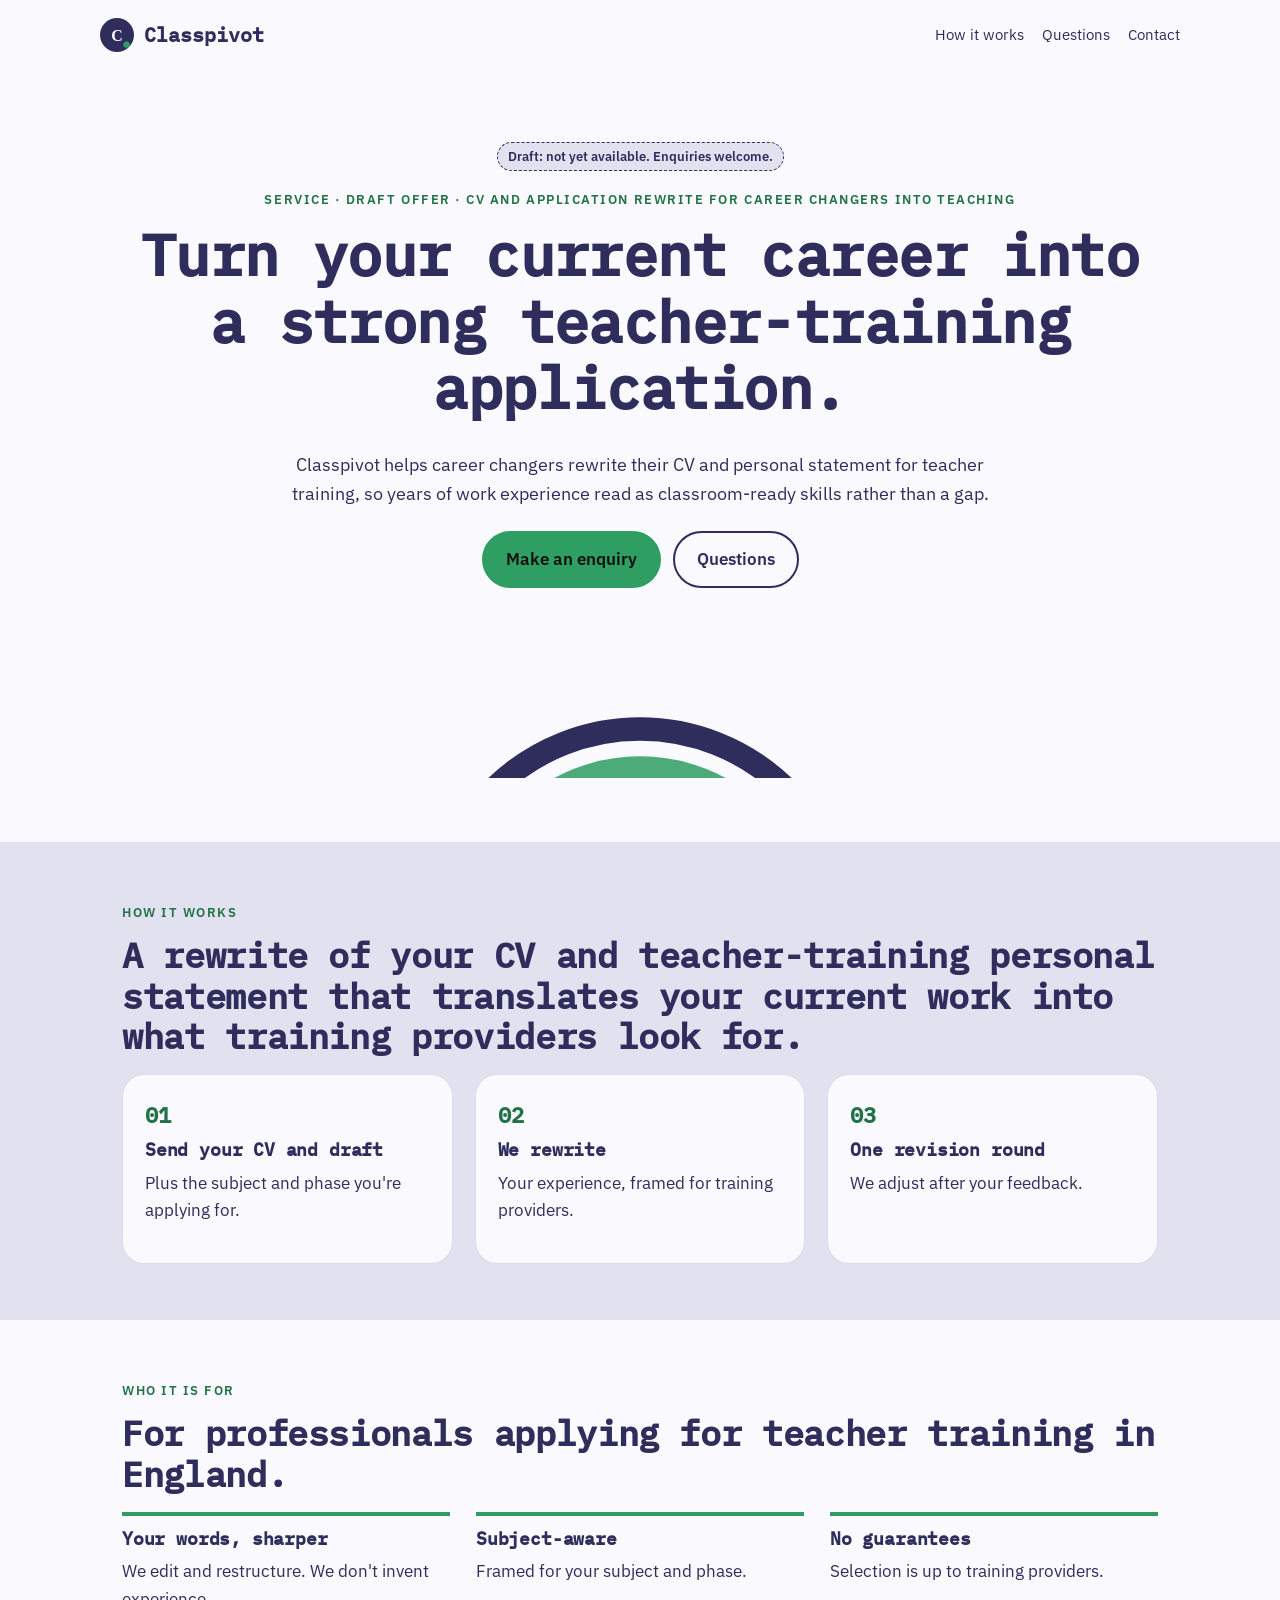
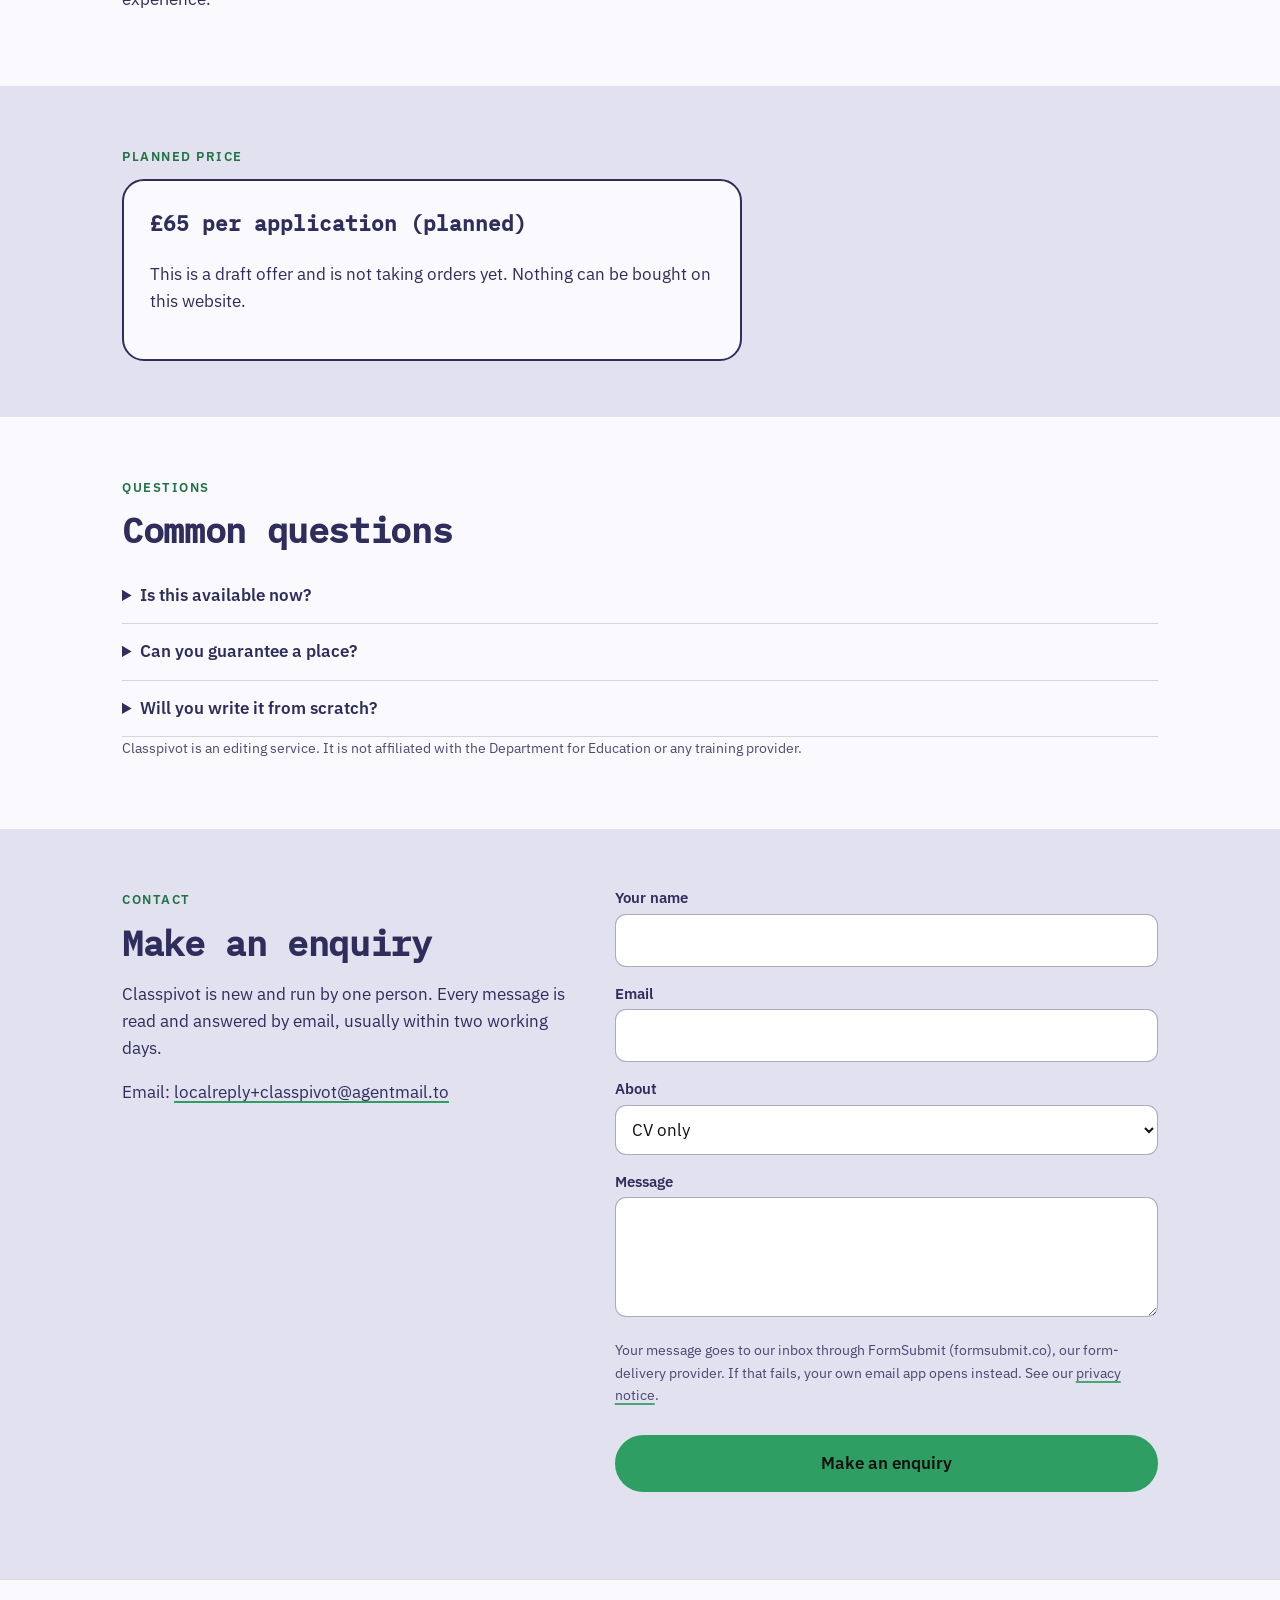
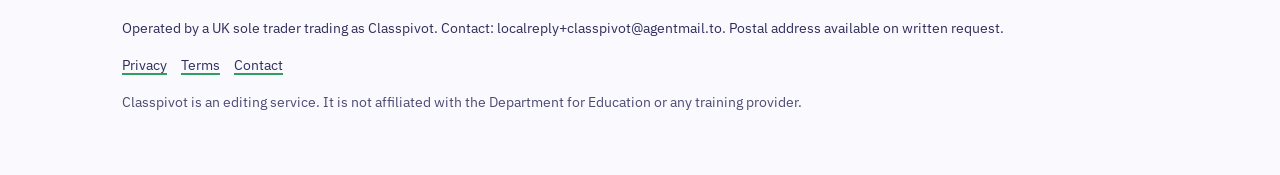
==== index.html @ aeb652d1 "Publish site 2026-10-19 23:45 BST" ====
<!doctype html>
<html lang="en-GB">
<head>
<meta charset="utf-8">
<meta name="viewport" content="width=device-width, initial-scale=1">
<meta http-equiv="Content-Security-Policy" content="default-src 'self'; img-src 'self' data: https://localreplyloop.goatcounter.com; style-src 'self'; script-src 'self'; font-src 'self'; connect-src 'self' https://formsubmit.co; form-action 'self'; base-uri 'self'; object-src 'none'">
<meta name="referrer" content="strict-origin-when-cross-origin">
<title>Classpivot: Turn your current career into a strong teacher-training application</title>
<meta name="description" content="A rewrite of your CV and teacher-training personal statement that translates your current work into what training providers look for.">
<meta name="theme-color" content="#2F2D5C">
<meta property="og:type" content="website"><meta property="og:title" content="Classpivot: Turn your current career into a strong teacher-training application"><meta property="og:description" content="A rewrite of your CV and teacher-training personal statement that translates your current work into what training providers look for.">
<meta property="og:image" content="https://evanturner557-del.github.io/classpivot/assets/og.png"><meta property="og:image:width" content="1200"><meta property="og:image:height" content="630">
<meta property="og:image:alt" content="Classpivot: Turn your current career into a strong teacher-training application."><meta property="og:site_name" content="Classpivot"><meta property="og:locale" content="en_GB">
<meta property="og:url" content="https://evanturner557-del.github.io/classpivot/"><meta name="twitter:card" content="summary_large_image">
<link rel="canonical" href="https://evanturner557-del.github.io/classpivot/">
<link rel="icon" href="assets/favicon.svg" type="image/svg+xml">
<link rel="stylesheet" href="assets/site.css">
<script src="assets/config.js"></script>
<script src="assets/analytics.js" defer></script>
<script src="_shared/kit.js" defer></script>
</head>
<body>
<a class="skip" href="#main">Skip to content</a>
<header><div class="wrap top"><a class="brand" href="./"><svg viewBox="0 0 64 64" aria-hidden="true" width="34" height="34"><circle cx="32" cy="32" r="32" fill="#2F2D5C"/><text x="32" y="43" text-anchor="middle" font-family="Georgia, serif" font-weight="700" font-size="30" fill="#FAF9FD">C</text><circle cx="50" cy="50" r="6" fill="#2E9E62"/></svg>Classpivot</a><nav aria-label="Primary"><a href="#how">How it works</a><a href="#faq">Questions</a><a href="#contact">Contact</a></nav></div></header><section class="hero"><div class="wrap"><span class="draft">Draft: not yet available. Enquiries welcome.</span><br><span class="eyebrow">Service · draft offer · CV and application rewrite for career changers into teaching</span><h1>Turn your current career into a strong teacher-training application.</h1><p class="lede">Classpivot helps career changers rewrite their CV and personal statement for teacher training, so years of work experience read as classroom-ready skills rather than a gap.</p><div class="ctas"><a class="btn" href="#contact" data-cta="hero">Make an enquiry</a><a class="btn ghost" href="#faq" data-cta="hero-secondary">Questions</a></div><div class="art"><svg viewBox="0 0 400 400" role="img" aria-label="Decorative pattern" class="motif" preserveAspectRatio="xMidYMid slice"><path d="M 40 380 A 160 160 0 0 1 360 380" fill="none" stroke="#2F2D5C" stroke-width="18" stroke-opacity="1.00"/><path d="M 70 380 A 130 130 0 0 1 330 380" fill="none" stroke="#2E9E62" stroke-width="18" stroke-opacity="0.85"/><path d="M 100 380 A 100 100 0 0 1 300 380" fill="none" stroke="#2F2D5C" stroke-width="18" stroke-opacity="0.70"/><path d="M 130 380 A 70 70 0 0 1 270 380" fill="none" stroke="#2F2D5C" stroke-width="18" stroke-opacity="0.55"/><path d="M 160 380 A 40 40 0 0 1 240 380" fill="none" stroke="#2F2D5C" stroke-width="18" stroke-opacity="0.40"/></svg></div></div></section>
<main id="main">
<section class="tint" id="how"><div class="wrap"><span class="eyebrow">How it works</span><h2>A rewrite of your CV and teacher-training personal statement that translates your current work into what training providers look for.</h2><div class="steps"><div class="step"><h3>Send your CV and draft</h3><p>Plus the subject and phase you&#x27;re applying for.</p></div><div class="step"><h3>We rewrite</h3><p>Your experience, framed for training providers.</p></div><div class="step"><h3>One revision round</h3><p>We adjust after your feedback.</p></div></div></div></section>
<section><div class="wrap"><span class="eyebrow">Who it is for</span><h2>For professionals applying for teacher training in England.</h2><div class="points"><div class="point"><h3>Your words, sharper</h3><p>We edit and restructure. We don&#x27;t invent experience.</p></div><div class="point"><h3>Subject-aware</h3><p>Framed for your subject and phase.</p></div><div class="point"><h3>No guarantees</h3><p>Selection is up to training providers.</p></div></div></div></section>
<section class="tint" id="price"><div class="wrap"><span class="eyebrow">Planned price</span><div class="pricebox"><p class="price">£65 per application (planned)</p><p>This is a draft offer and is not taking orders yet. Nothing can be bought on this website.</p></div></div></section>
<section id="faq"><div class="wrap"><span class="eyebrow">Questions</span><h2>Common questions</h2><details><summary>Is this available now?</summary><p>It&#x27;s a draft offer. Enquire and we&#x27;ll reply about timing.</p></details><details><summary>Can you guarantee a place?</summary><p>No. We improve the application, not the decision.</p></details><details><summary>Will you write it from scratch?</summary><p>We work from your own draft and experience.</p></details><p class="fine" style="margin-top:18px">Classpivot is an editing service. It is not affiliated with the Department for Education or any training provider.</p></div></section>
<section class="tint" id="contact"><div class="wrap contact-grid"><div><span class="eyebrow">Contact</span><h2>Make an enquiry</h2><p>Classpivot is new and run by one person. Every message is read and answered by email, usually within two working days.</p><p>Email: <a href="mailto:localreply+classpivot@agentmail.to">localreply+classpivot@agentmail.to</a></p></div><form class="form" data-contact data-formsubmit="localreply+classpivot@agentmail.to" data-email="localreply+classpivot@agentmail.to" data-subject="Classpivot enquiry" novalidate>
<div><label for="f-name">Your name</label><input id="f-name" name="name" autocomplete="name" required></div>
<div><label for="f-email">Email</label><input id="f-email" name="email" type="email" autocomplete="email" required></div>
<div><label for="f-plan">About</label><select id="f-plan" name="plan"><option value="CV only">CV only</option><option value="CV and personal statement">CV and personal statement</option><option value="A question">A question</option></select></div>
<div><label for="f-message">Message</label><textarea id="f-message" name="message"></textarea></div>
<p class="hint">Your message goes to our inbox through FormSubmit (formsubmit.co), our form-delivery provider. If that fails, your own email app opens instead. See our <a href="privacy.html">privacy notice</a>.</p>
<button class="btn" type="submit">Make an enquiry</button>
<p class="form-status" role="status" aria-live="polite"></p>
</form></div></section>
</main><footer><div class="wrap"><p>Operated by a UK sole trader trading as Classpivot. Contact: localreply+classpivot@agentmail.to. Postal address available on written request.</p>
<p><a href="privacy.html">Privacy</a><a href="terms.html">Terms</a><a href="./#contact">Contact</a></p>
<p class="fine">Classpivot is an editing service. It is not affiliated with the Department for Education or any training provider.</p></div></footer>
</body></html>
---- assets/site.css ----
@font-face{font-family:'IBM Plex Mono';font-weight:500;font-style:normal;font-display:swap;src:url(fonts/ibm-plex-mono-latin-500-normal.woff2) format('woff2')}
@font-face{font-family:'IBM Plex Sans';font-weight:400;font-style:normal;font-display:swap;src:url(fonts/ibm-plex-sans-latin-400-normal.woff2) format('woff2')}
@font-face{font-family:'IBM Plex Sans';font-weight:600;font-style:normal;font-display:swap;src:url(fonts/ibm-plex-sans-latin-600-normal.woff2) format('woff2')}
:root{--ink:#2F2D5C;--paper:#FAF9FD;--acc:#2E9E62;--acc-text:#217247;--on-acc:#111111;--soft:#E2E1F0;--on-ink:#FAF9FD;--r:22px;--br:999px;--head:'IBM Plex Mono', ui-monospace, monospace;--body:'IBM Plex Sans', system-ui, sans-serif}
*,*::before,*::after{box-sizing:border-box}html{scroll-behavior:smooth}@media (prefers-reduced-motion:reduce){html{scroll-behavior:auto}*{transition:none!important}}
body{margin:0;font-family:var(--body);color:var(--ink);background:var(--paper);line-height:1.6;font-size:17px;-webkit-font-smoothing:antialiased}
h1,h2,h3{font-family:var(--head);line-height:1.15;margin:0 0 .5em;letter-spacing:-.01em}h1{font-size:clamp(2.1rem,5vw,3.6rem)}h2{font-size:clamp(1.5rem,3vw,2.2rem)}h3{font-size:1.15rem}
p{margin:0 0 1em}a{color:var(--ink);text-decoration-color:var(--acc);text-underline-offset:3px;text-decoration-thickness:2px}
.wrap{max-width:1080px;margin:0 auto;padding:0 22px}.skip{position:absolute;left:-999px}.skip:focus{left:12px;top:12px;background:var(--ink);color:var(--on-ink);padding:8px 12px;z-index:9}
:focus-visible{outline:3px solid var(--acc);outline-offset:2px}
.top{display:flex;align-items:center;justify-content:space-between;padding:18px 0;gap:16px}.brand{display:flex;align-items:center;gap:10px;font-family:var(--head);font-weight:700;font-size:1.25rem;text-decoration:none}
.top nav a{margin-left:18px;font-size:.95rem;text-decoration:none}.top nav a:hover{text-decoration:underline}
.btn{display:inline-block;background:var(--acc);color:var(--on-acc);padding:13px 22px;border-radius:var(--br);font-weight:600;text-decoration:none;border:2px solid var(--acc);cursor:pointer;font:inherit;font-weight:600}
.btn:hover{filter:brightness(.94)}.btn.ghost{background:transparent;color:var(--ink);border-color:var(--ink)}
.eyebrow{display:inline-block;font-size:.8rem;letter-spacing:.12em;text-transform:uppercase;font-weight:600;color:var(--acc-text);margin-bottom:12px}
.hero{padding:48px 0 64px}.hero .lede{font-size:1.15rem;max-width:40em}.ctas{display:flex;gap:12px;flex-wrap:wrap;margin-top:22px}
.motif{width:100%;height:auto;max-width:420px;display:block}
.draft{display:inline-block;background:var(--soft);border:1px dashed var(--ink);padding:3px 10px;border-radius:999px;font-size:.82rem;font-weight:600;margin-bottom:14px}
section{padding:56px 0}.tint{background:var(--soft)}
.steps{display:grid;grid-template-columns:repeat(auto-fit,minmax(220px,1fr));gap:22px;counter-reset:s}
.step{padding:22px;border-radius:var(--r);background:var(--paper);border:1px solid color-mix(in srgb,var(--ink) 14%,transparent)}
.step::before{counter-increment:s;content:"0" counter(s);font-family:var(--head);font-weight:700;color:var(--acc-text);display:block;font-size:1.4rem;margin-bottom:6px}
.points{display:grid;grid-template-columns:repeat(auto-fit,minmax(240px,1fr));gap:26px}.point h3{border-top:4px solid var(--acc);padding-top:12px}
.price{font-family:var(--head);font-size:1.3rem;font-weight:700}.pricebox{border:2px solid var(--ink);border-radius:var(--r);padding:26px;max-width:620px;background:var(--paper)}
details{border-bottom:1px solid color-mix(in srgb,var(--ink) 18%,transparent);padding:14px 0}summary{cursor:pointer;font-weight:600}details p{margin-top:10px}
.form{display:grid;gap:14px;max-width:620px}.form label{font-weight:600;font-size:.95rem;display:block;margin-bottom:4px}
.form input,.form textarea,.form select{width:100%;padding:12px;border:1.5px solid color-mix(in srgb,var(--ink) 40%,transparent);border-radius:calc(var(--r)/2);font:inherit;background:#fff;color:#111}
.form textarea{min-height:120px}.hint,.fine{font-size:.88rem;opacity:.85}.form-status{font-weight:600}
.contact-grid{display:grid;grid-template-columns:1fr 1.2fr;gap:40px}@media(max-width:800px){.contact-grid{grid-template-columns:1fr}.top nav{display:none}}
footer{padding:36px 0 48px;font-size:.9rem;border-top:1px solid color-mix(in srgb,var(--ink) 15%,transparent)}footer a{margin-right:14px}
.tool{background:var(--paper);border:2px solid var(--ink);border-radius:var(--r);padding:26px;max-width:640px}.tool .row{display:grid;grid-template-columns:1fr 140px;gap:12px;align-items:center;margin-bottom:10px}
.tool input[type=number]{padding:10px;border:1.5px solid var(--ink);border-radius:8px;font:inherit;width:100%}.result{margin-top:16px;padding:16px;background:var(--soft);border-radius:calc(var(--r)/2);min-height:3em}
.check h3{margin-top:18px}.check label{display:flex;gap:10px;align-items:flex-start;padding:6px 0}.check input{width:20px;height:20px;accent-color:var(--acc)}
.legal{max-width:760px}.legal h2{font-size:1.3rem;margin-top:1.6em}
.hero{text-align:center;padding-top:72px}.hero .lede{margin:0 auto}.hero .ctas{justify-content:center}.hero .art{max-width:520px;margin:40px auto 0}.hero .art svg{max-width:none;height:150px;width:100%;border-radius:var(--r)}
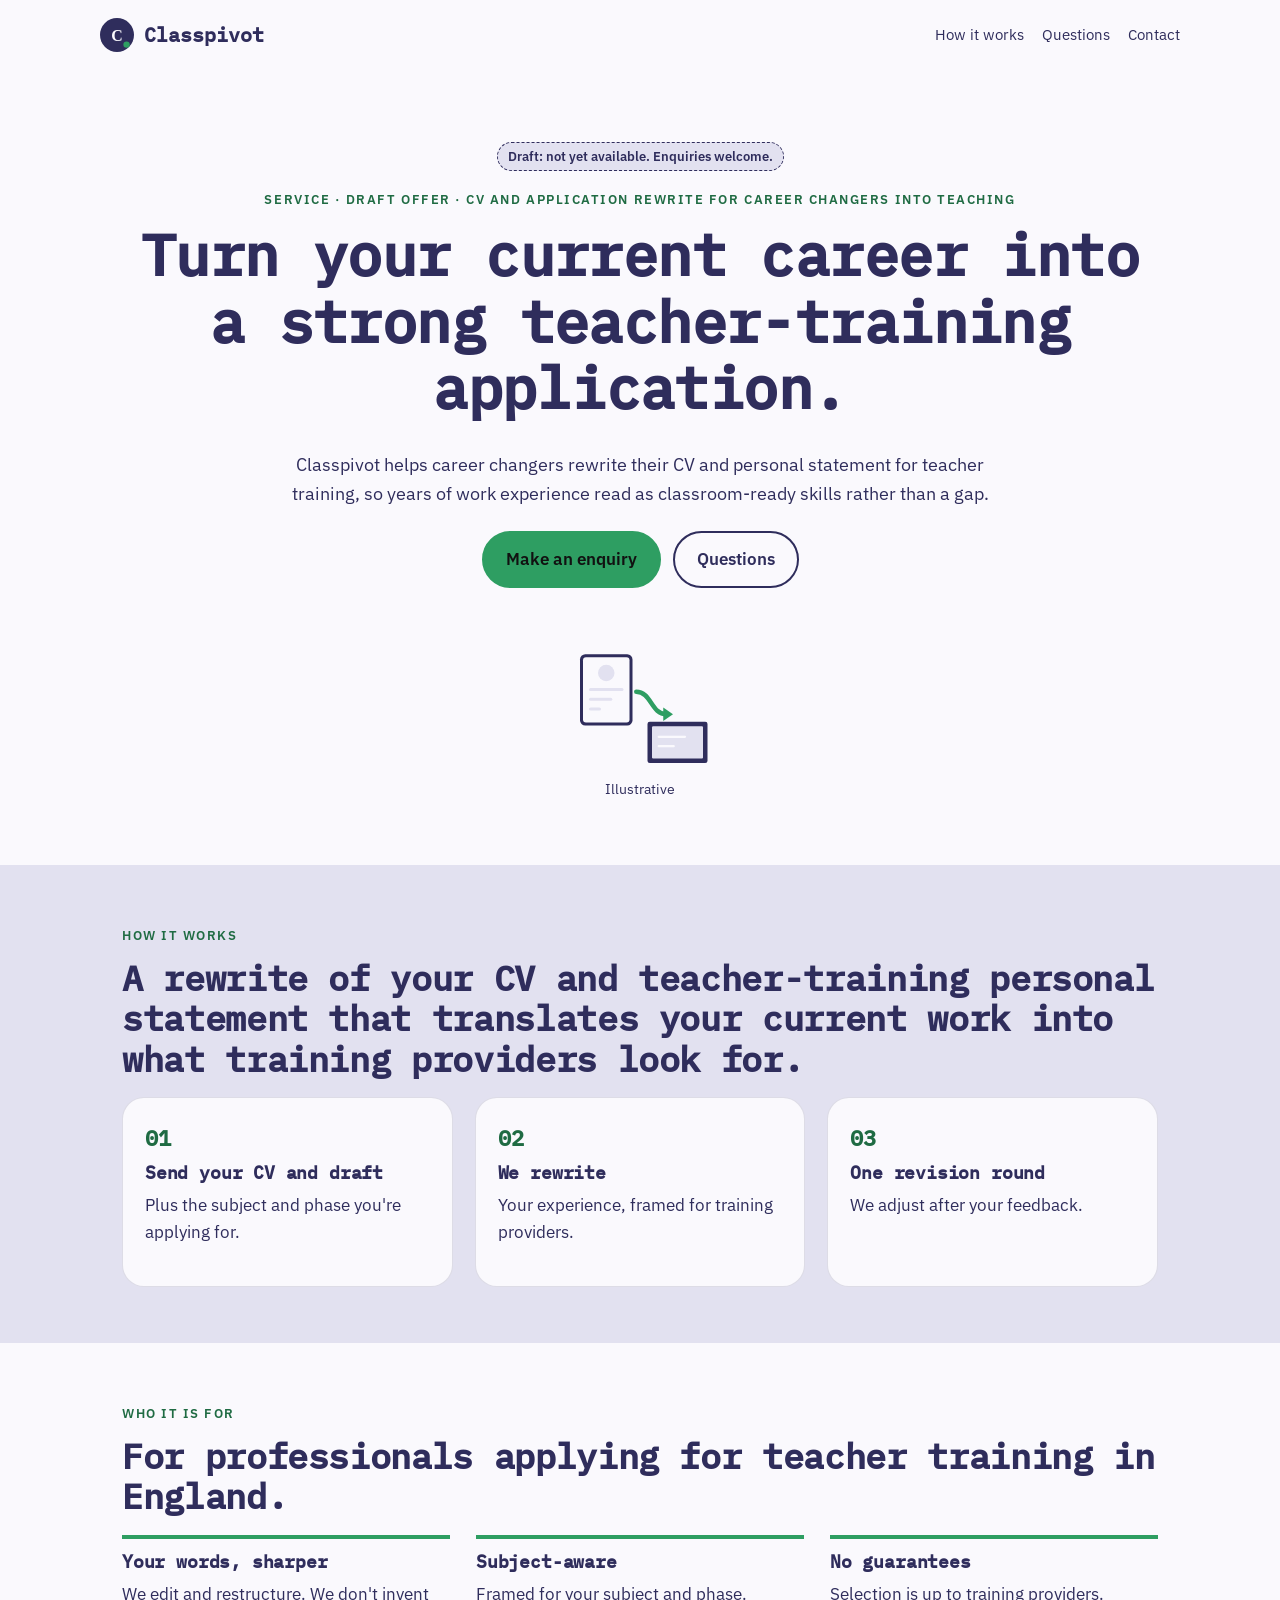
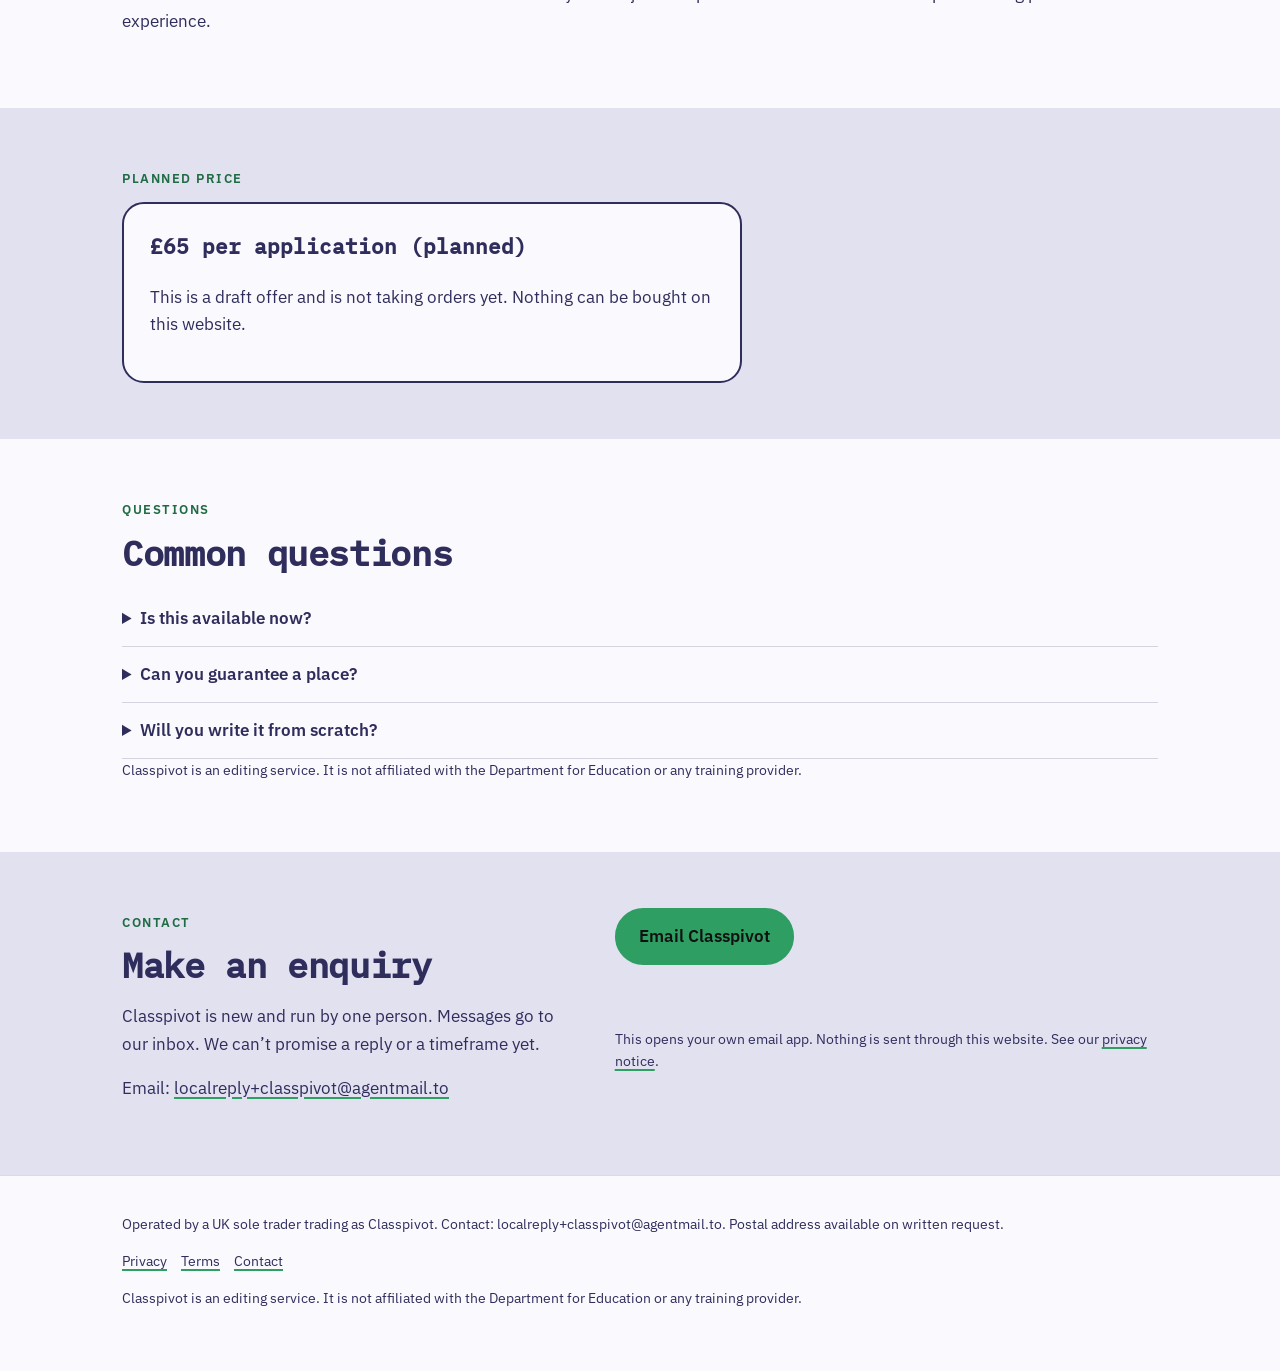
==== commit de1b9717: "Publish site 2026-10-21 08:27 BST" ====
--- a/index.html
+++ b/index.html
@@ -3,7 +3,7 @@
 <head>
 <meta charset="utf-8">
 <meta name="viewport" content="width=device-width, initial-scale=1">
-<meta http-equiv="Content-Security-Policy" content="default-src 'self'; img-src 'self' data: https://localreplyloop.goatcounter.com; style-src 'self'; script-src 'self'; font-src 'self'; connect-src 'self' https://formsubmit.co; form-action 'self'; base-uri 'self'; object-src 'none'">
+<meta http-equiv="Content-Security-Policy" content="default-src 'self'; img-src 'self' data: https://localreplyloop.goatcounter.com; style-src 'self'; script-src 'self'; font-src 'self'; connect-src 'self'; form-action 'self'; base-uri 'self'; object-src 'none'">
 <meta name="referrer" content="strict-origin-when-cross-origin">
 <title>Classpivot: Turn your current career into a strong teacher-training application</title>
 <meta name="description" content="A rewrite of your CV and teacher-training personal statement that translates your current work into what training providers look for.">
@@ -21,21 +21,14 @@
 </head>
 <body>
 <a class="skip" href="#main">Skip to content</a>
-<header><div class="wrap top"><a class="brand" href="./"><svg viewBox="0 0 64 64" aria-hidden="true" width="34" height="34"><circle cx="32" cy="32" r="32" fill="#2F2D5C"/><text x="32" y="43" text-anchor="middle" font-family="Georgia, serif" font-weight="700" font-size="30" fill="#FAF9FD">C</text><circle cx="50" cy="50" r="6" fill="#2E9E62"/></svg>Classpivot</a><nav aria-label="Primary"><a href="#how">How it works</a><a href="#faq">Questions</a><a href="#contact">Contact</a></nav></div></header><section class="hero"><div class="wrap"><span class="draft">Draft: not yet available. Enquiries welcome.</span><br><span class="eyebrow">Service · draft offer · CV and application rewrite for career changers into teaching</span><h1>Turn your current career into a strong teacher-training application.</h1><p class="lede">Classpivot helps career changers rewrite their CV and personal statement for teacher training, so years of work experience read as classroom-ready skills rather than a gap.</p><div class="ctas"><a class="btn" href="#contact" data-cta="hero">Make an enquiry</a><a class="btn ghost" href="#faq" data-cta="hero-secondary">Questions</a></div><div class="art"><svg viewBox="0 0 400 400" role="img" aria-label="Decorative pattern" class="motif" preserveAspectRatio="xMidYMid slice"><path d="M 40 380 A 160 160 0 0 1 360 380" fill="none" stroke="#2F2D5C" stroke-width="18" stroke-opacity="1.00"/><path d="M 70 380 A 130 130 0 0 1 330 380" fill="none" stroke="#2E9E62" stroke-width="18" stroke-opacity="0.85"/><path d="M 100 380 A 100 100 0 0 1 300 380" fill="none" stroke="#2F2D5C" stroke-width="18" stroke-opacity="0.70"/><path d="M 130 380 A 70 70 0 0 1 270 380" fill="none" stroke="#2F2D5C" stroke-width="18" stroke-opacity="0.55"/><path d="M 160 380 A 40 40 0 0 1 240 380" fill="none" stroke="#2F2D5C" stroke-width="18" stroke-opacity="0.40"/></svg></div></div></section>
+<header><div class="wrap top"><a class="brand" href="./"><svg viewBox="0 0 64 64" aria-hidden="true" width="34" height="34"><circle cx="32" cy="32" r="32" fill="#2F2D5C"/><text x="32" y="43" text-anchor="middle" font-family="Georgia, serif" font-weight="700" font-size="30" fill="#FAF9FD">C</text><circle cx="50" cy="50" r="6" fill="#2E9E62"/></svg>Classpivot</a><nav aria-label="Primary"><a href="#how">How it works</a><a href="#faq">Questions</a><a href="#contact">Contact</a></nav></div></header>
 <main id="main">
+<section class="hero"><div class="wrap"><span class="draft">Draft: not yet available. Enquiries welcome.</span><br><span class="eyebrow">Service · draft offer · CV and application rewrite for career changers into teaching</span><h1>Turn your current career into a strong teacher-training application.</h1><p class="lede">Classpivot helps career changers rewrite their CV and personal statement for teacher training, so years of work experience read as classroom-ready skills rather than a gap.</p><div class="ctas"><a class="btn" href="#contact" data-cta="hero">Make an enquiry</a><a class="btn ghost" href="#faq" data-cta="hero-secondary">Questions</a></div><figure class="art"><svg viewBox="0 0 400 400" aria-hidden="true" focusable="false" class="motif"><rect x="40" y="70" width="140" height="190" rx="14" fill="#2F2D5C"/><rect x="48" y="78" width="124" height="174" rx="8" fill="#FAF9FD"/><circle cx="110" cy="120" r="22" fill="#E2E1F0"/><rect x="64" y="160" width="92" height="8" rx="4" fill="#E2E1F0"/><rect x="64" y="186" width="62" height="8" rx="4" fill="#E2E1F0"/><rect x="64" y="212" width="32" height="8" rx="4" fill="#E2E1F0"/><path d="M190 170 C 230 170 230 230 270 230" fill="none" stroke="#2E9E62" stroke-width="12" stroke-linecap="round" stroke-linejoin="round"/><path d="M262 212 l26 18 -26 18z" fill="#2E9E62"/><rect x="220" y="250" width="160" height="110" rx="6" fill="#2F2D5C"/><rect x="232" y="262" width="136" height="86" rx="3" fill="#E2E1F0"/><path d="M250 290 h70 M250 315 h40" fill="none" stroke="#FAF9FD" stroke-width="6" stroke-linecap="round" stroke-linejoin="round"/></svg><figcaption class="fine">Illustrative</figcaption></figure></div></section>
 <section class="tint" id="how"><div class="wrap"><span class="eyebrow">How it works</span><h2>A rewrite of your CV and teacher-training personal statement that translates your current work into what training providers look for.</h2><div class="steps"><div class="step"><h3>Send your CV and draft</h3><p>Plus the subject and phase you&#x27;re applying for.</p></div><div class="step"><h3>We rewrite</h3><p>Your experience, framed for training providers.</p></div><div class="step"><h3>One revision round</h3><p>We adjust after your feedback.</p></div></div></div></section>
 <section><div class="wrap"><span class="eyebrow">Who it is for</span><h2>For professionals applying for teacher training in England.</h2><div class="points"><div class="point"><h3>Your words, sharper</h3><p>We edit and restructure. We don&#x27;t invent experience.</p></div><div class="point"><h3>Subject-aware</h3><p>Framed for your subject and phase.</p></div><div class="point"><h3>No guarantees</h3><p>Selection is up to training providers.</p></div></div></div></section>
 <section class="tint" id="price"><div class="wrap"><span class="eyebrow">Planned price</span><div class="pricebox"><p class="price">£65 per application (planned)</p><p>This is a draft offer and is not taking orders yet. Nothing can be bought on this website.</p></div></div></section>
-<section id="faq"><div class="wrap"><span class="eyebrow">Questions</span><h2>Common questions</h2><details><summary>Is this available now?</summary><p>It&#x27;s a draft offer. Enquire and we&#x27;ll reply about timing.</p></details><details><summary>Can you guarantee a place?</summary><p>No. We improve the application, not the decision.</p></details><details><summary>Will you write it from scratch?</summary><p>We work from your own draft and experience.</p></details><p class="fine" style="margin-top:18px">Classpivot is an editing service. It is not affiliated with the Department for Education or any training provider.</p></div></section>
-<section class="tint" id="contact"><div class="wrap contact-grid"><div><span class="eyebrow">Contact</span><h2>Make an enquiry</h2><p>Classpivot is new and run by one person. Every message is read and answered by email, usually within two working days.</p><p>Email: <a href="mailto:localreply+classpivot@agentmail.to">localreply+classpivot@agentmail.to</a></p></div><form class="form" data-contact data-formsubmit="localreply+classpivot@agentmail.to" data-email="localreply+classpivot@agentmail.to" data-subject="Classpivot enquiry" novalidate>
-<div><label for="f-name">Your name</label><input id="f-name" name="name" autocomplete="name" required></div>
-<div><label for="f-email">Email</label><input id="f-email" name="email" type="email" autocomplete="email" required></div>
-<div><label for="f-plan">About</label><select id="f-plan" name="plan"><option value="CV only">CV only</option><option value="CV and personal statement">CV and personal statement</option><option value="A question">A question</option></select></div>
-<div><label for="f-message">Message</label><textarea id="f-message" name="message"></textarea></div>
-<p class="hint">Your message goes to our inbox through FormSubmit (formsubmit.co), our form-delivery provider. If that fails, your own email app opens instead. See our <a href="privacy.html">privacy notice</a>.</p>
-<button class="btn" type="submit">Make an enquiry</button>
-<p class="form-status" role="status" aria-live="polite"></p>
-</form></div></section>
+<section id="faq"><div class="wrap"><span class="eyebrow">Questions</span><h2>Common questions</h2><details><summary>Is this available now?</summary><p>It&#x27;s a draft offer. Enquiries are received, but we can’t promise a reply or a timeframe yet.</p></details><details><summary>Can you guarantee a place?</summary><p>No. We improve the application, not the decision.</p></details><details><summary>Will you write it from scratch?</summary><p>We work from your own draft and experience.</p></details><p class="fine" style="margin-top:18px">Classpivot is an editing service. It is not affiliated with the Department for Education or any training provider.</p></div></section>
+<section class="tint" id="contact"><div class="wrap contact-grid"><div><span class="eyebrow">Contact</span><h2>Make an enquiry</h2><p>Classpivot is new and run by one person. Messages go to our inbox. We can’t promise a reply or a timeframe yet.</p><p>Email: <a href="mailto:localreply+classpivot@agentmail.to">localreply+classpivot@agentmail.to</a></p></div><div class="form contact-mail"><p><a class="btn" href="mailto:localreply+classpivot@agentmail.to?subject=%5BClasspivot%5D%20Enquiry" data-cta="enquire">Email Classpivot</a></p><p class="hint">This opens your own email app. Nothing is sent through this website. See our <a href="privacy.html">privacy notice</a>.</p></div></div></section>
 </main><footer><div class="wrap"><p>Operated by a UK sole trader trading as Classpivot. Contact: localreply+classpivot@agentmail.to. Postal address available on written request.</p>
 <p><a href="privacy.html">Privacy</a><a href="terms.html">Terms</a><a href="./#contact">Contact</a></p>
 <p class="fine">Classpivot is an editing service. It is not affiliated with the Department for Education or any training provider.</p></div></footer>
--- a/assets/site.css
+++ b/assets/site.css
@@ -1,7 +1,7 @@
 @font-face{font-family:'IBM Plex Mono';font-weight:500;font-style:normal;font-display:swap;src:url(fonts/ibm-plex-mono-latin-500-normal.woff2) format('woff2')}
 @font-face{font-family:'IBM Plex Sans';font-weight:400;font-style:normal;font-display:swap;src:url(fonts/ibm-plex-sans-latin-400-normal.woff2) format('woff2')}
 @font-face{font-family:'IBM Plex Sans';font-weight:600;font-style:normal;font-display:swap;src:url(fonts/ibm-plex-sans-latin-600-normal.woff2) format('woff2')}
-:root{--ink:#2F2D5C;--paper:#FAF9FD;--acc:#2E9E62;--acc-text:#217247;--on-acc:#111111;--soft:#E2E1F0;--on-ink:#FAF9FD;--r:22px;--br:999px;--head:'IBM Plex Mono', ui-monospace, monospace;--body:'IBM Plex Sans', system-ui, sans-serif}
+:root{--ink:#2F2D5C;--paper:#FAF9FD;--acc:#2E9E62;--acc-text:#1F6B43;--on-acc:#111111;--acc-btn:#2E9E62;--soft:#E2E1F0;--on-ink:#FAF9FD;--r:22px;--br:999px;--head:'IBM Plex Mono', ui-monospace, monospace;--body:'IBM Plex Sans', system-ui, sans-serif}
 *,*::before,*::after{box-sizing:border-box}html{scroll-behavior:smooth}@media (prefers-reduced-motion:reduce){html{scroll-behavior:auto}*{transition:none!important}}
 body{margin:0;font-family:var(--body);color:var(--ink);background:var(--paper);line-height:1.6;font-size:17px;-webkit-font-smoothing:antialiased}
 h1,h2,h3{font-family:var(--head);line-height:1.15;margin:0 0 .5em;letter-spacing:-.01em}h1{font-size:clamp(2.1rem,5vw,3.6rem)}h2{font-size:clamp(1.5rem,3vw,2.2rem)}h3{font-size:1.15rem}
@@ -10,11 +10,11 @@
 :focus-visible{outline:3px solid var(--acc);outline-offset:2px}
 .top{display:flex;align-items:center;justify-content:space-between;padding:18px 0;gap:16px}.brand{display:flex;align-items:center;gap:10px;font-family:var(--head);font-weight:700;font-size:1.25rem;text-decoration:none}
 .top nav a{margin-left:18px;font-size:.95rem;text-decoration:none}.top nav a:hover{text-decoration:underline}
-.btn{display:inline-block;background:var(--acc);color:var(--on-acc);padding:13px 22px;border-radius:var(--br);font-weight:600;text-decoration:none;border:2px solid var(--acc);cursor:pointer;font:inherit;font-weight:600}
-.btn:hover{filter:brightness(.94)}.btn.ghost{background:transparent;color:var(--ink);border-color:var(--ink)}
+.btn{display:inline-block;background:var(--acc-btn);color:var(--on-acc);padding:13px 22px;border-radius:var(--br);font-weight:600;text-decoration:none;border:2px solid var(--acc-btn);cursor:pointer;font:inherit;font-weight:600}
+.btn:hover{filter:none;box-shadow:inset 0 0 0 2px currentColor}.btn.ghost{background:transparent;color:var(--ink);border-color:var(--ink)}
 .eyebrow{display:inline-block;font-size:.8rem;letter-spacing:.12em;text-transform:uppercase;font-weight:600;color:var(--acc-text);margin-bottom:12px}
 .hero{padding:48px 0 64px}.hero .lede{font-size:1.15rem;max-width:40em}.ctas{display:flex;gap:12px;flex-wrap:wrap;margin-top:22px}
-.motif{width:100%;height:auto;max-width:420px;display:block}
+.motif{width:100%;height:auto;max-width:420px;display:block}.art{margin:0}
 .draft{display:inline-block;background:var(--soft);border:1px dashed var(--ink);padding:3px 10px;border-radius:999px;font-size:.82rem;font-weight:600;margin-bottom:14px}
 section{padding:56px 0}.tint{background:var(--soft)}
 .steps{display:grid;grid-template-columns:repeat(auto-fit,minmax(220px,1fr));gap:22px;counter-reset:s}
@@ -25,8 +25,8 @@
 details{border-bottom:1px solid color-mix(in srgb,var(--ink) 18%,transparent);padding:14px 0}summary{cursor:pointer;font-weight:600}details p{margin-top:10px}
 .form{display:grid;gap:14px;max-width:620px}.form label{font-weight:600;font-size:.95rem;display:block;margin-bottom:4px}
 .form input,.form textarea,.form select{width:100%;padding:12px;border:1.5px solid color-mix(in srgb,var(--ink) 40%,transparent);border-radius:calc(var(--r)/2);font:inherit;background:#fff;color:#111}
-.form textarea{min-height:120px}.hint,.fine{font-size:.88rem;opacity:.85}.form-status{font-weight:600}
-.contact-grid{display:grid;grid-template-columns:1fr 1.2fr;gap:40px}@media(max-width:800px){.contact-grid{grid-template-columns:1fr}.top nav{display:none}}
+.form textarea{min-height:120px}.hint,.fine{font-size:.88rem}.form-status{font-weight:600}
+.contact-grid{display:grid;grid-template-columns:1fr 1.2fr;gap:40px}@media(max-width:800px){.contact-grid{grid-template-columns:1fr}.top nav a:not([href="#contact"]){display:none}.top nav a{margin-left:0;padding:10px 0;font-weight:600}}
 footer{padding:36px 0 48px;font-size:.9rem;border-top:1px solid color-mix(in srgb,var(--ink) 15%,transparent)}footer a{margin-right:14px}
 .tool{background:var(--paper);border:2px solid var(--ink);border-radius:var(--r);padding:26px;max-width:640px}.tool .row{display:grid;grid-template-columns:1fr 140px;gap:12px;align-items:center;margin-bottom:10px}
 .tool input[type=number]{padding:10px;border:1.5px solid var(--ink);border-radius:8px;font:inherit;width:100%}.result{margin-top:16px;padding:16px;background:var(--soft);border-radius:calc(var(--r)/2);min-height:3em}
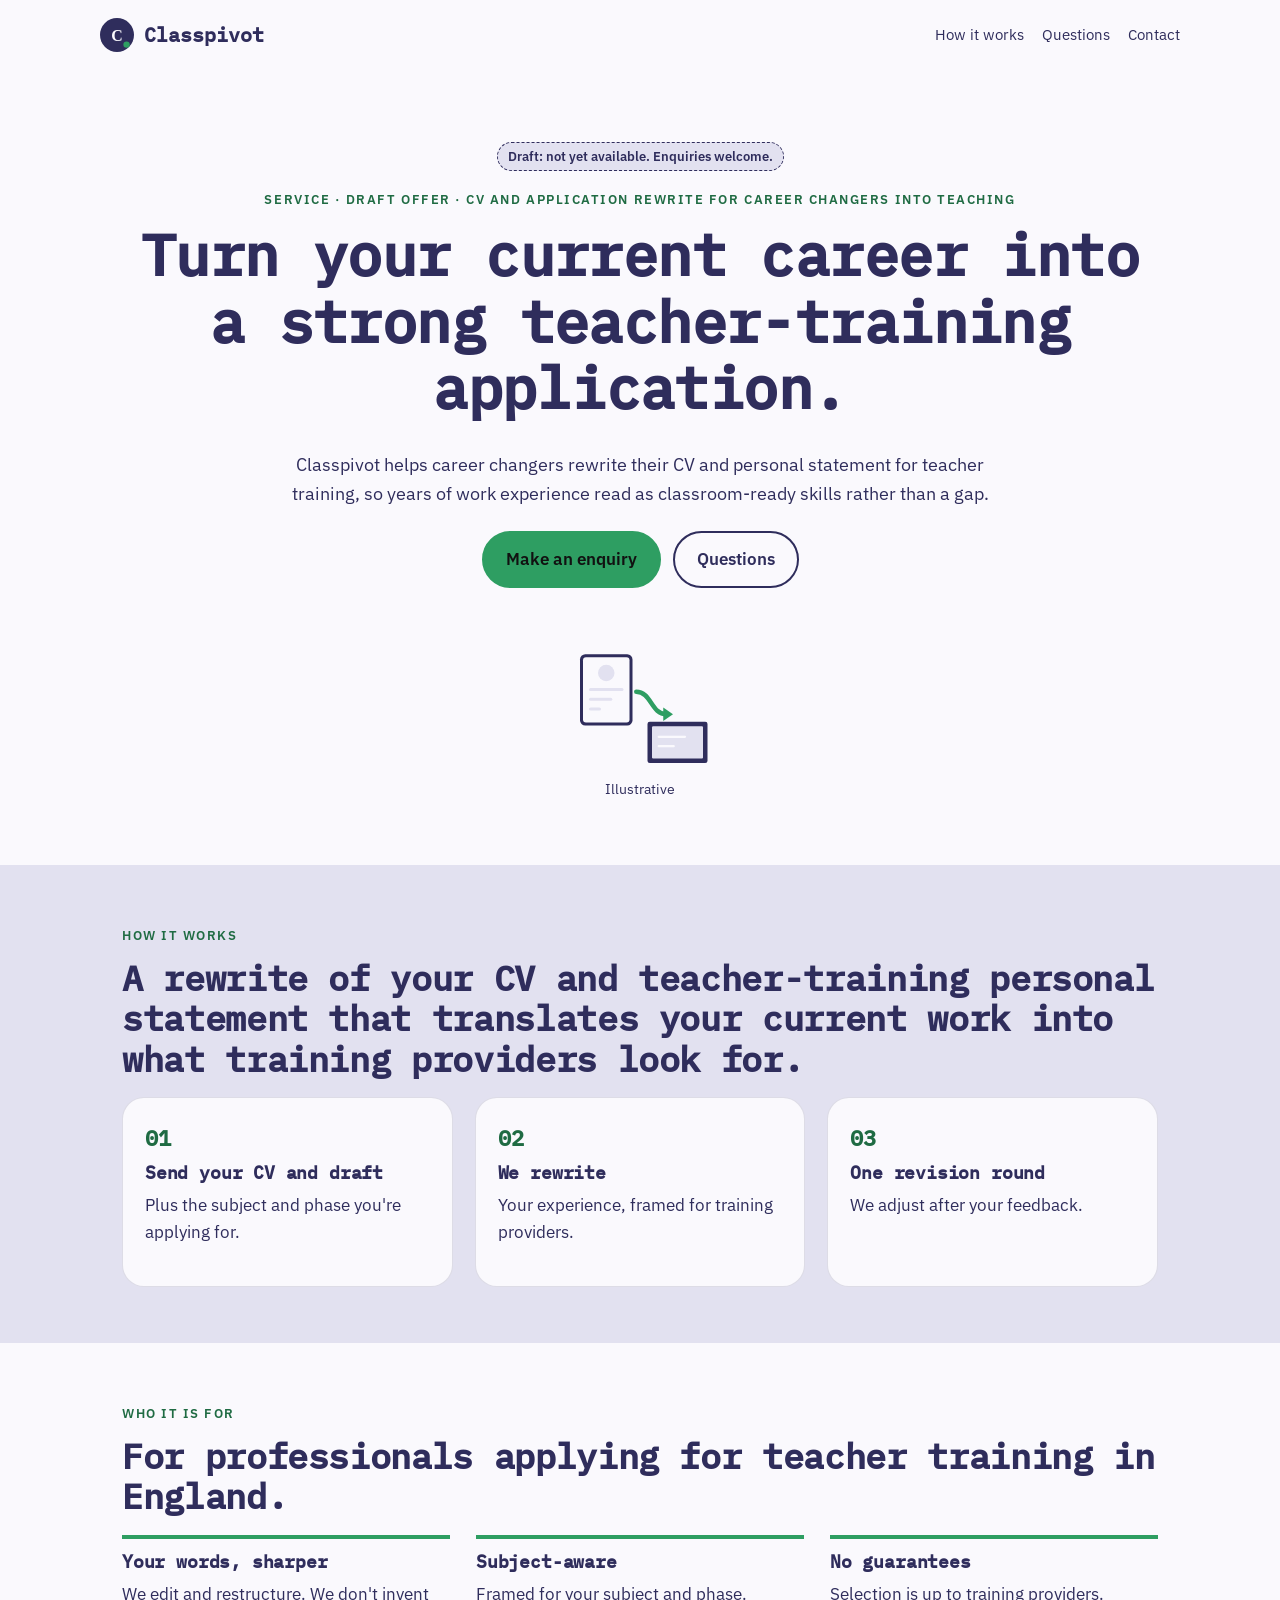
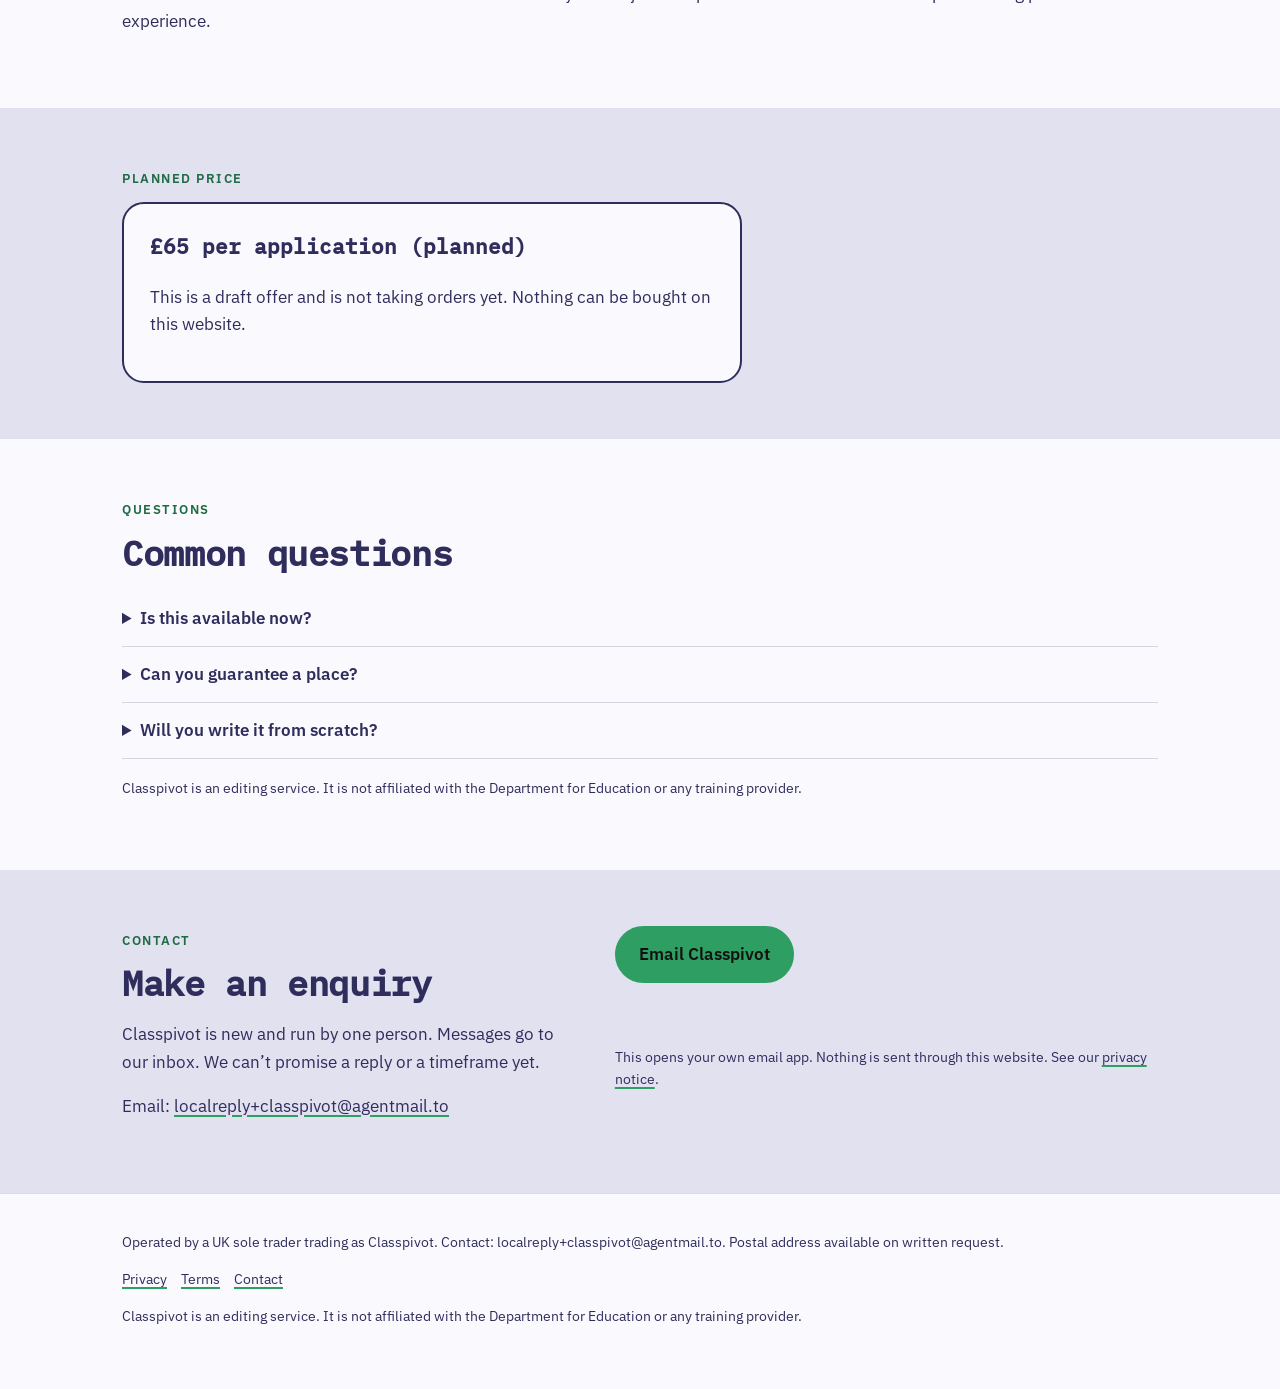
==== commit 174e81b0: "Move inline margin to stylesheet (CSP-clean, Best Practices)" ====
--- a/index.html
+++ b/index.html
@@ -27,7 +27,7 @@
 <section class="tint" id="how"><div class="wrap"><span class="eyebrow">How it works</span><h2>A rewrite of your CV and teacher-training personal statement that translates your current work into what training providers look for.</h2><div class="steps"><div class="step"><h3>Send your CV and draft</h3><p>Plus the subject and phase you&#x27;re applying for.</p></div><div class="step"><h3>We rewrite</h3><p>Your experience, framed for training providers.</p></div><div class="step"><h3>One revision round</h3><p>We adjust after your feedback.</p></div></div></div></section>
 <section><div class="wrap"><span class="eyebrow">Who it is for</span><h2>For professionals applying for teacher training in England.</h2><div class="points"><div class="point"><h3>Your words, sharper</h3><p>We edit and restructure. We don&#x27;t invent experience.</p></div><div class="point"><h3>Subject-aware</h3><p>Framed for your subject and phase.</p></div><div class="point"><h3>No guarantees</h3><p>Selection is up to training providers.</p></div></div></div></section>
 <section class="tint" id="price"><div class="wrap"><span class="eyebrow">Planned price</span><div class="pricebox"><p class="price">£65 per application (planned)</p><p>This is a draft offer and is not taking orders yet. Nothing can be bought on this website.</p></div></div></section>
-<section id="faq"><div class="wrap"><span class="eyebrow">Questions</span><h2>Common questions</h2><details><summary>Is this available now?</summary><p>It&#x27;s a draft offer. Enquiries are received, but we can’t promise a reply or a timeframe yet.</p></details><details><summary>Can you guarantee a place?</summary><p>No. We improve the application, not the decision.</p></details><details><summary>Will you write it from scratch?</summary><p>We work from your own draft and experience.</p></details><p class="fine" style="margin-top:18px">Classpivot is an editing service. It is not affiliated with the Department for Education or any training provider.</p></div></section>
+<section id="faq"><div class="wrap"><span class="eyebrow">Questions</span><h2>Common questions</h2><details><summary>Is this available now?</summary><p>It&#x27;s a draft offer. Enquiries are received, but we can’t promise a reply or a timeframe yet.</p></details><details><summary>Can you guarantee a place?</summary><p>No. We improve the application, not the decision.</p></details><details><summary>Will you write it from scratch?</summary><p>We work from your own draft and experience.</p></details><p class="fine fine-gap">Classpivot is an editing service. It is not affiliated with the Department for Education or any training provider.</p></div></section>
 <section class="tint" id="contact"><div class="wrap contact-grid"><div><span class="eyebrow">Contact</span><h2>Make an enquiry</h2><p>Classpivot is new and run by one person. Messages go to our inbox. We can’t promise a reply or a timeframe yet.</p><p>Email: <a href="mailto:localreply+classpivot@agentmail.to">localreply+classpivot@agentmail.to</a></p></div><div class="form contact-mail"><p><a class="btn" href="mailto:localreply+classpivot@agentmail.to?subject=%5BClasspivot%5D%20Enquiry" data-cta="enquire">Email Classpivot</a></p><p class="hint">This opens your own email app. Nothing is sent through this website. See our <a href="privacy.html">privacy notice</a>.</p></div></div></section>
 </main><footer><div class="wrap"><p>Operated by a UK sole trader trading as Classpivot. Contact: localreply+classpivot@agentmail.to. Postal address available on written request.</p>
 <p><a href="privacy.html">Privacy</a><a href="terms.html">Terms</a><a href="./#contact">Contact</a></p>
--- a/assets/site.css
+++ b/assets/site.css
@@ -33,3 +33,5 @@
 .check h3{margin-top:18px}.check label{display:flex;gap:10px;align-items:flex-start;padding:6px 0}.check input{width:20px;height:20px;accent-color:var(--acc)}
 .legal{max-width:760px}.legal h2{font-size:1.3rem;margin-top:1.6em}
 .hero{text-align:center;padding-top:72px}.hero .lede{margin:0 auto}.hero .ctas{justify-content:center}.hero .art{max-width:520px;margin:40px auto 0}.hero .art svg{max-width:none;height:150px;width:100%;border-radius:var(--r)}
+
+.fine.fine-gap{margin-top:18px}
